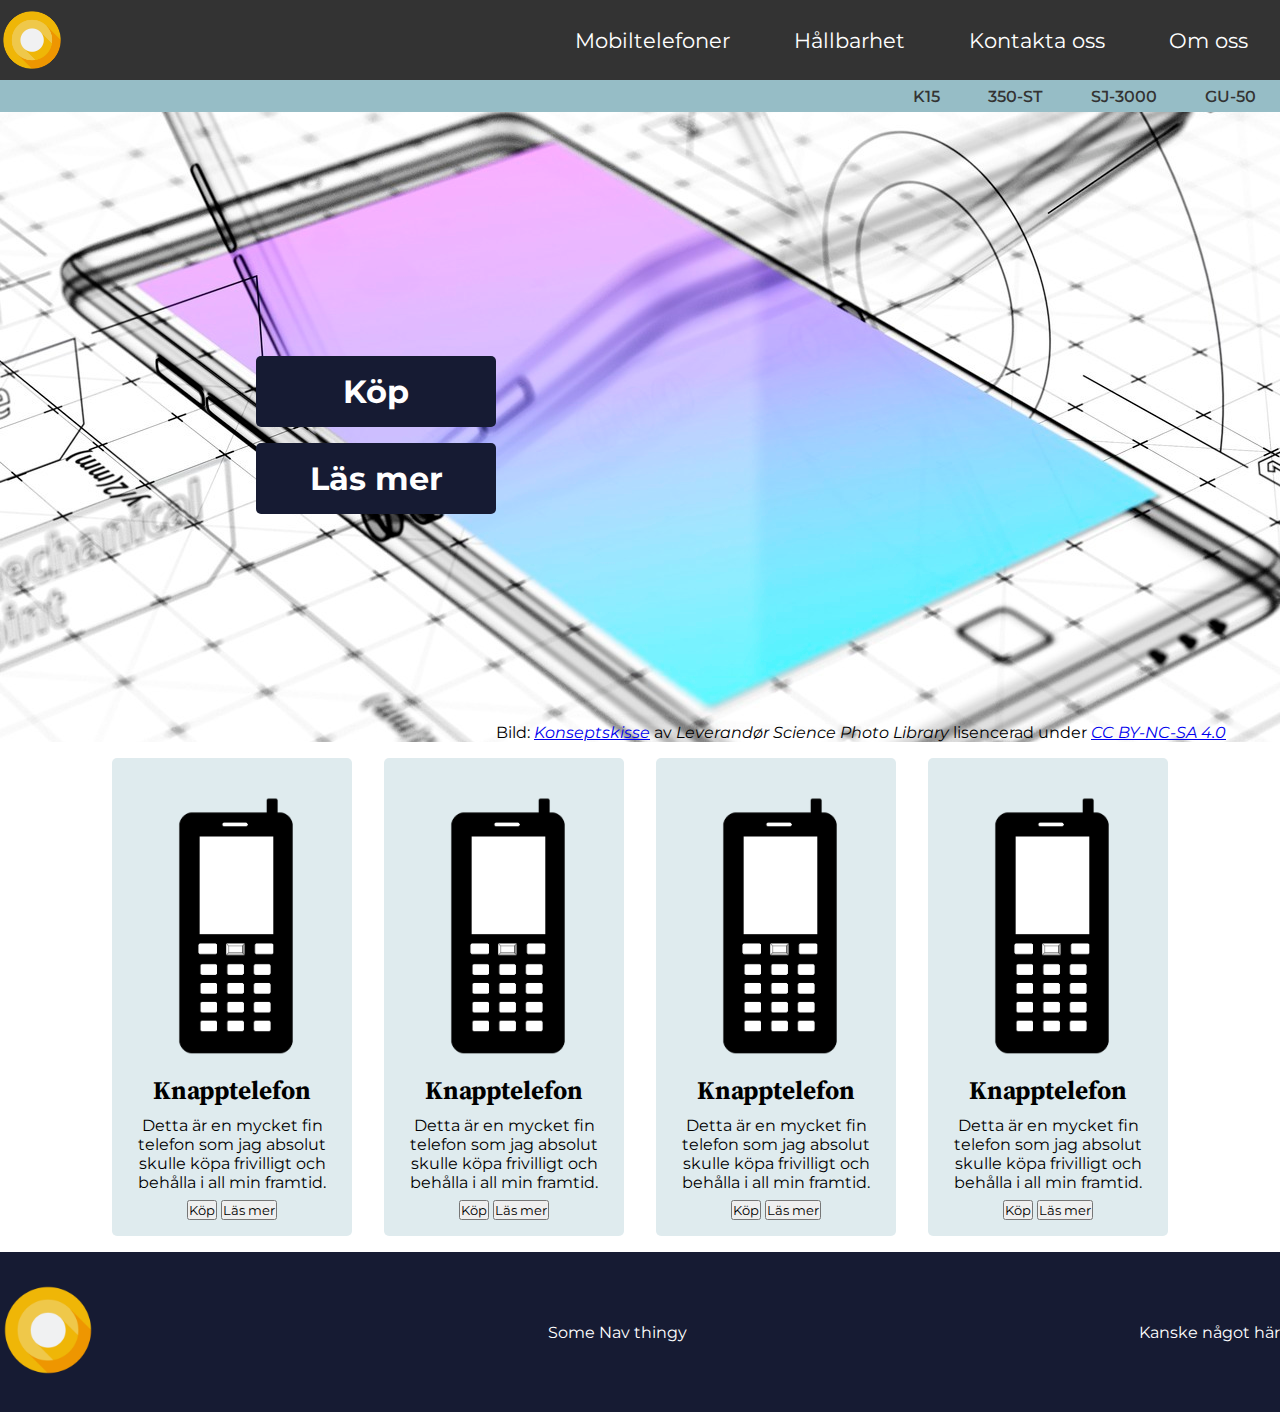
==== index.html @ 3cfc1fee "Lade till lite mer på startsidan samt la till mer style på hållbarhet" ====
<!DOCTYPE html>
<html lang="en">
<head>
    <meta charset="UTF-8">
    <meta http-equiv="X-UA-Compatible" content="IE=edge">
    <meta name="viewport" content="width=device-width, initial-scale=1.0">
    <link rel="stylesheet" href="style.css">
    <link rel="icon" href="img/loading-circle.png">
    <title>Smartphones, The Company</title>
</head>
<body>
    <nav class="topnav">
        <div class="img-container">
            <a href="index.html"><img src="img/loading-circle.png" alt="Company Logo"></a>
        </div>
        <div class="navlinks">
            <a href="#">Mobiltelefoner</a><a href="hallbarhet.html">Hållbarhet</a><a href="#">Kontakta oss</a><a href="#">Om oss</a>
        </div>
    </nav>
    <nav class="subnav">
        <a href="#">K15</a><a href="#">350-ST</a><a href="#">SJ-3000</a><a href="#">GU-50</a>
    </nav>

    <section class="introduction">
        <div class="buttons">
            <button>Köp</button>
            <button>Läs mer</button>
        </div>
        <div class="img-credits">
            Bild: <i><a href="https://ndla.no/subject:7509b507-548d-48e1-bef3-a06758e4820c/topic:c967c75a-c247-472e-a491-9490e97c2510/topic:0d4a61ce-5dad-4142-9333-368c56117f2b/resource:1:161906">Konseptskisse</a></i> av <i>Leverandør Science Photo Library</i> lisencerad under <i><a href="https://creativecommons.org/licenses/by-nc-sa/4.0/deed.en">CC BY-NC-SA 4.0</a></i>
        </div>
    </section>

    <section class="phones-index">
        <article class="phone">
            <div class="img-container">
                <img src="img/knapptelefon.png" alt="Super fin telefon">
            </div>
            <h2>Knapptelefon</h2>
            <p>
                Detta är en mycket fin telefon som jag absolut skulle köpa frivilligt och behålla i all min framtid.
            </p>
            <div class="buttons">
                <button>Köp</button>
                <button>Läs mer</button>
            </div>
        </article>
        <article class="phone">
            <div class="img-container">
                <img src="img/knapptelefon.png" alt="Super fin telefon">
            </div>
            <h2>Knapptelefon</h2>
            <p>
                Detta är en mycket fin telefon som jag absolut skulle köpa frivilligt och behålla i all min framtid.
            </p>
            <div class="buttons">
                <button>Köp</button>
                <button>Läs mer</button>
            </div>
        </article>
        <article class="phone">
            <div class="img-container">
                <img src="img/knapptelefon.png" alt="Super fin telefon">
            </div>
            <h2>Knapptelefon</h2>
            <p>
                Detta är en mycket fin telefon som jag absolut skulle köpa frivilligt och behålla i all min framtid.
            </p>
            <div class="buttons">
                <button>Köp</button>
                <button>Läs mer</button>
            </div>
        </article>
        <article class="phone">
            <div class="img-container">
                <img src="img/knapptelefon.png" alt="Super fin telefon">
            </div>
            <h2>Knapptelefon</h2>
            <p>
                Detta är en mycket fin telefon som jag absolut skulle köpa frivilligt och behålla i all min framtid.
            </p>
            <div class="buttons">
                <button>Köp</button>
                <button>Läs mer</button>
            </div>
        </article>
    </section>
    
    <footer>
        <div class="img-container"><img src="img/loading-circle.png" alt="Site Logo"></div>
        <div>Some Nav thingy</div>
        <div>Kanske något här</div>
    </footer>
</body>
</html>
---- style.css ----
@import url('https://fonts.googleapis.com/css2?family=Montserrat&family=Source+Serif+Pro&display=swap');

/* Fonts
* font-family: 'Montserrat', sans-serif;
* font-family: 'Source Serif Pro', serif;
*/

*{
    margin: 0;
    padding: 0;
    box-sizing: border-box;
    font-family: 'Montserrat', sans-serif;
}

/* Generell kod */

html{
    scroll-behavior: smooth;
}

:root{
    --primary-color: #96bdc6;
    --primary-color-rgb: 149, 189, 198;

    --secondary-color: #161b33;
    --extra-color: #81968f;
    
    --main-text-color: #333333;
    --main-text-color-light: #fff;

    --base-border-rad: 5px;
}

.img-container img{
    width: 100%;
}

button{
    cursor: pointer;
}

h1, h2, h3, h4, h5, h6{
    font-family: 'Source Serif Pro', serif;
}

/* Navbar */
.topnav{
    display: flex;
    justify-content: space-between;
    align-items: center;

    height: 5rem;
    
    background: var(--main-text-color);
}

.topnav .img-container{
    width: 4rem;
    height: 4rem;
}

.topnav > .navlinks a{
    text-decoration: none;
    padding: 2rem;
    color: var(--main-text-color-light);
    font-size: 1.3rem;

    transition: background 0.1s linear;
}

.topnav > .navlinks a:hover{
    background: var(--primary-color);
}

/* Subnav */
.subnav{
    display: flex;
    justify-content: flex-end;
    align-items: center;
    
    background: var(--primary-color);
    height: 2rem;
}

.subnav a{
    text-decoration: none;
    color: var(--main-text-color);
    margin: 0 1.5rem;
    font-weight: 550;
}

/* Introduktion */
.introduction{
    background-image: url(img/smartphone-conceptdrawing.jpg);
    background-position: center;
    background-attachment: fixed;

    display: flex;
    align-items: center;
    
    width: 100vw;
    height: 70vh;
    max-width: 100%;
}

.introduction .buttons{
    display: flex;
    flex-direction: column;

    margin-left: 20%;
}

.introduction button{
    border: none;
    background: var(--secondary-color);
    padding: 1rem;
    border-radius: var(--base-border-rad);
    color: var(--main-text-color-light);
    width: 15rem;
    font-weight: 700;
    font-size: 2rem;
    margin-top: 1rem;

    transition: background 0.1s linear;
}

.introduction button:hover{
    background: var(--primary-color);
}

.introduction .img-credits{
    align-self: flex-end;
    justify-self: flex-end;
}

/* Phone index */
.phones-index{
    display: flex;
    justify-content: center;
    flex-wrap: wrap;
    
    background: var(--main-text-color-light);
}

.phones-index .phone{
    display: flex;
    flex-direction: column;
    align-items: center;

    margin: 1rem;
    width: 15rem;
    padding: 1rem;
    border-radius: var(--base-border-rad);
    background: rgba(var(--primary-color-rgb), 0.3);
}

.phones-index .phone h2{
    font-size: 1.6rem;
}

.phones-index .phone p{
    text-align: center;
    margin-top: 0.5rem;
    font-size: 1rem;
}

.phones-index .phone .buttons{
    margin-top: 0.5rem;
}



/* Hållbarhet */
.hallbarhet-main{
    display: flex;

    max-width: 75rem;
    margin: auto;
    margin-top: 2rem;
    margin-bottom: 2rem;
    font-size: 1.2rem;
}

.hallbarhet-main .main-content .tree-n-text{
    display: flex;
    align-items: center;
}
.hallbarhet-main .tree-n-text > :first-child{
    flex: 1 1;
}
.hallbarhet-main .tree-n-text .img-container{
    max-width: 20rem;
}

.hallbarhet-main aside{
    flex: 0 0 20rem;
}

.hallbarhet-main aside > *{
    margin: 0.5rem 0;
    padding: 1rem;

    transition: background 0.1s linear;
}

.hallbarhet-main aside > *:hover{
    background: rgb(216, 216, 216);
}

.hallbarhet-main .main-content{
    display: flex;
    flex-direction: column;
    flex: 1 1;
    
    padding-left: 1rem;
}

.hallbarhet-main .main-content article h1{
    font-size: 1.6rem;
    margin-top: 1rem;
}

.hallbarhet-main .main-content > :first-child{
    display: flex;
    align-items: center;

    margin-top: 2rem;

    height: 6rem;
    order: 2;
}


.hallbarhet-main .main-content > :nth-child(2){
    flex: 1 1;

}

.hallbarhet-main .main-content > :first-child > :first-child{
    max-width: 10rem;
    text-align: center;
}

.hallbarhet-main .main-content > :first-child p{
    flex: 1 1;

    padding-left: 1rem;
    margin-left: 1rem;
    border-left: 1px solid black;
}


.hallbarhet-main .main-content > :nth-child(2) p{
    margin-bottom: 1rem;
}

/* Footer */
footer{
    display: flex;
    justify-content: space-between;
    align-items: center;
    
    width: 100vw;
    max-width: 100%;
    height: 10rem;

    color: var(--main-text-color-light); 
    background: var(--secondary-color);
}

footer > :first-child{
    width: 6rem;
}
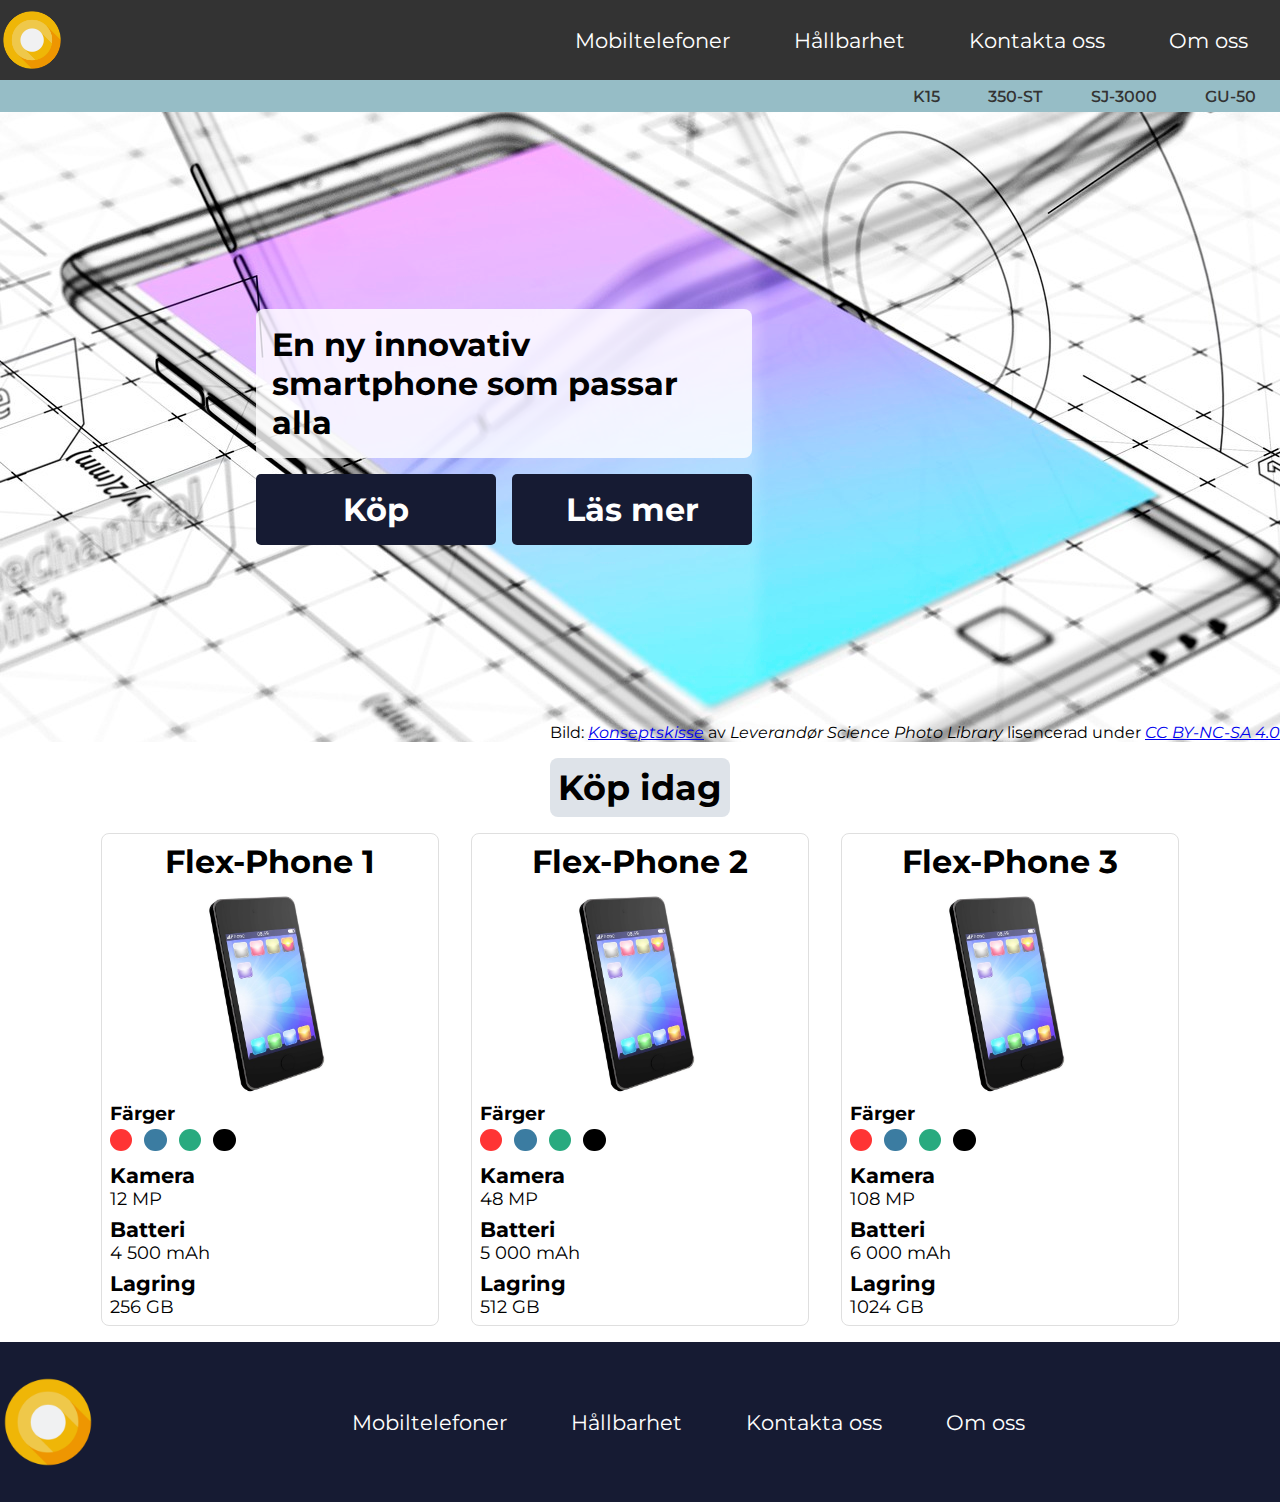
==== commit c03c9aa3: "Fixade till index sidan, mobil-anpassade index sidan" ====
--- a/index.html
+++ b/index.html
@@ -16,80 +16,116 @@
         <div class="navlinks">
             <a href="#">Mobiltelefoner</a><a href="hallbarhet.html">Hållbarhet</a><a href="#">Kontakta oss</a><a href="#">Om oss</a>
         </div>
+        <div class="navlinks navlinks-mobile">
+            <a href="#">Mobiltelefoner</a><a href="#">Mer</a>
+        </div>
     </nav>
     <nav class="subnav">
         <a href="#">K15</a><a href="#">350-ST</a><a href="#">SJ-3000</a><a href="#">GU-50</a>
     </nav>
 
     <section class="introduction">
-        <div class="buttons">
-            <button>Köp</button>
-            <button>Läs mer</button>
+        <div class="prompt">
+            <div class="text">
+                En ny innovativ smartphone som passar alla
+            </div>
+            <div class="buttons">
+                <button>Köp</button>
+                <button>Läs mer</button>
+            </div>
         </div>
         <div class="img-credits">
             Bild: <i><a href="https://ndla.no/subject:7509b507-548d-48e1-bef3-a06758e4820c/topic:c967c75a-c247-472e-a491-9490e97c2510/topic:0d4a61ce-5dad-4142-9333-368c56117f2b/resource:1:161906">Konseptskisse</a></i> av <i>Leverandør Science Photo Library</i> lisencerad under <i><a href="https://creativecommons.org/licenses/by-nc-sa/4.0/deed.en">CC BY-NC-SA 4.0</a></i>
         </div>
     </section>
 
+    <div class="phones-index-header">
+        <h1>Köp idag</h1>
+    </div>
     <section class="phones-index">
         <article class="phone">
+            <h2>Flex-Phone 1</h2>
             <div class="img-container">
-                <img src="img/knapptelefon.png" alt="Super fin telefon">
+                <img src="img/smartphone.jpg" alt="Köpvara - Smarttelefon">
             </div>
-            <h2>Knapptelefon</h2>
-            <p>
-                Detta är en mycket fin telefon som jag absolut skulle köpa frivilligt och behålla i all min framtid.
-            </p>
-            <div class="buttons">
-                <button>Köp</button>
-                <button>Läs mer</button>
+            <h3>Färger</h3>
+            <div class="colors">
+                <span></span>
+                <span></span>
+                <span></span>
+                <span></span>
+            </div>
+            <div class="spec-pair">
+                <h3>Kamera</h3>
+                <p>12 MP</p>
+            </div>
+            <div class="spec-pair">
+                <h3>Batteri</h3>
+                <p>4 500 mAh</p>
+            </div>
+            <div class="spec-pair">
+                <h3>Lagring</h3>
+                <p>256 GB</p>
             </div>
         </article>
         <article class="phone">
+            <h2>Flex-Phone 2</h2>
             <div class="img-container">
-                <img src="img/knapptelefon.png" alt="Super fin telefon">
+                <img src="img/smartphone.jpg" alt="Köpvara - Smarttelefon">
             </div>
-            <h2>Knapptelefon</h2>
-            <p>
-                Detta är en mycket fin telefon som jag absolut skulle köpa frivilligt och behålla i all min framtid.
-            </p>
-            <div class="buttons">
-                <button>Köp</button>
-                <button>Läs mer</button>
+            <h3>Färger</h3>
+            <div class="colors">
+                <span></span>
+                <span></span>
+                <span></span>
+                <span></span>
+            </div>
+            <div class="spec-pair">
+                <h3>Kamera</h3>
+                <p>48 MP</p>
+            </div>
+            <div class="spec-pair">
+                <h3>Batteri</h3>
+                <p>5 000 mAh</p>
+            </div>
+            <div class="spec-pair">
+                <h3>Lagring</h3>
+                <p>512 GB</p>
             </div>
         </article>
         <article class="phone">
+            <h2>Flex-Phone 3</h2>
             <div class="img-container">
-                <img src="img/knapptelefon.png" alt="Super fin telefon">
+                <img src="img/smartphone.jpg" alt="Köpvara - Smarttelefon">
             </div>
-            <h2>Knapptelefon</h2>
-            <p>
-                Detta är en mycket fin telefon som jag absolut skulle köpa frivilligt och behålla i all min framtid.
-            </p>
-            <div class="buttons">
-                <button>Köp</button>
-                <button>Läs mer</button>
+            <h3>Färger</h3>
+            <div class="colors">
+                <span></span>
+                <span></span>
+                <span></span>
+                <span></span>
             </div>
-        </article>
-        <article class="phone">
-            <div class="img-container">
-                <img src="img/knapptelefon.png" alt="Super fin telefon">
+            <div class="spec-pair">
+                <h3>Kamera</h3>
+                <p>108 MP</p>
             </div>
-            <h2>Knapptelefon</h2>
-            <p>
-                Detta är en mycket fin telefon som jag absolut skulle köpa frivilligt och behålla i all min framtid.
-            </p>
-            <div class="buttons">
-                <button>Köp</button>
-                <button>Läs mer</button>
+            <div class="spec-pair">
+                <h3>Batteri</h3>
+                <p>6 000 mAh</p>
+            </div>
+            <div class="spec-pair">
+                <h3>Lagring</h3>
+                <p>1024 GB</p>
             </div>
         </article>
     </section>
     
     <footer>
         <div class="img-container"><img src="img/loading-circle.png" alt="Site Logo"></div>
-        <div>Some Nav thingy</div>
-        <div>Kanske något här</div>
+        <div class="navlinks">
+            <a href="#">Mobiltelefoner</a><a href="hallbarhet.html">Hållbarhet</a><a href="#">Kontakta oss</a><a href="#">Om oss</a>
+        </div>
+        <div></div>
     </footer>
 </body>
 </html>--- a/style.css
+++ b/style.css
@@ -32,6 +32,10 @@
 }
 
 .img-container img{
+    display: flex;
+    justify-content: center;
+    align-items: center;
+    
     width: 100%;
 }
 
@@ -39,11 +43,16 @@
     cursor: pointer;
 }
 
-h1, h2, h3, h4, h5, h6{
+/*! Fundera över header fonten */
+/* h1, h2, h3, h4, h5, h6{
     font-family: 'Source Serif Pro', serif;
-}
+} */
 
 /* Navbar */
+.topnav .navlinks-mobile{
+    display: none;
+}
+
 .topnav{
     display: flex;
     justify-content: space-between;
@@ -59,7 +68,7 @@
     height: 4rem;
 }
 
-.topnav > .navlinks a{
+.topnav > .navlinks a, footer .navlinks a{
     text-decoration: none;
     padding: 2rem;
     color: var(--main-text-color-light);
@@ -70,6 +79,14 @@
 
 .topnav > .navlinks a:hover{
     background: var(--primary-color);
+}
+
+.topnav .navlinks-mobile a{
+    display: none;
+    
+    margin: 0;
+    padding: 0;
+    font-size: 1.3rem;
 }
 
 /* Subnav */
@@ -97,17 +114,31 @@
 
     display: flex;
     align-items: center;
+    position: relative;
     
     width: 100vw;
     height: 70vh;
     max-width: 100%;
 }
 
+.introduction .prompt{
+    margin-left: 20%;
+    justify-content: center;
+}
+
+.introduction .prompt .text{
+    font-size: 2rem;
+    max-width: 31rem;
+    font-weight: bold;
+    color: black;
+    background: rgba(255, 255, 255, 0.8);
+    padding: 1rem;
+    border-radius: 0.5rem;
+}
+
 .introduction .buttons{
     display: flex;
-    flex-direction: column;
-
-    margin-left: 20%;
+    margin-top: 1rem;
 }
 
 .introduction button{
@@ -119,7 +150,7 @@
     width: 15rem;
     font-weight: 700;
     font-size: 2rem;
-    margin-top: 1rem;
+    margin-right: 1rem;
 
     transition: background 0.1s linear;
 }
@@ -129,46 +160,93 @@
 }
 
 .introduction .img-credits{
-    align-self: flex-end;
-    justify-self: flex-end;
+    position: absolute;
+    bottom: 0;
+    right: 0;
 }
 
 /* Phone index */
+.phones-index-header{
+    display: flex;
+    justify-content: center;
+    margin-top: 1rem;
+}
+
+.phones-index-header h1{
+    font-size: 2.2rem;
+    
+    border-radius: 0.5rem;    
+    background: rgb(222, 227, 233);
+    padding: 0.5rem;
+}
+
 .phones-index{
     display: flex;
     justify-content: center;
     flex-wrap: wrap;
-    
-    background: var(--main-text-color-light);
-}
-
-.phones-index .phone{
-    display: flex;
-    flex-direction: column;
-    align-items: center;
-
+}
+
+.phones-index .phone{    
+    border: solid 1px #dfdfdf;
+    padding: 0.5rem;
+    border-radius: 0.5rem;
     margin: 1rem;
-    width: 15rem;
-    padding: 1rem;
-    border-radius: var(--base-border-rad);
-    background: rgba(var(--primary-color-rgb), 0.3);
-}
-
-.phones-index .phone h2{
-    font-size: 1.6rem;
-}
-
-.phones-index .phone p{
+}
+
+.phones-index .phone > :first-child{
     text-align: center;
+    margin-bottom: 0.5rem;
+    font-size: 2rem;
+}
+
+.phones-index .phone .img-container{
+    width: 20rem;
+}
+
+.phones-index .phone .colors{
+    margin-top: 0.2rem;
+}
+
+.phones-index .phone .colors > *{
+    height: 1.4rem;
+    width: 1.4rem;
+    border-radius: 50%;
+    margin-right: 0.5rem;
+
+    display: inline-block;
+}
+
+.phones-index .phone .colors > *:hover{
+    border: solid black 2px;
+}
+
+.phones-index .phone .colors > :nth-child(1){
+    background: rgb(255, 52, 52);
+}
+
+.phones-index .phone .colors > :nth-child(2){
+    background: rgb(59, 124, 161);
+}
+
+.phones-index .phone .colors > :nth-child(3){
+    background: rgb(41, 170, 127);
+}
+
+.phones-index .phone .colors > :nth-child(4){
+    background: rgb(0, 0, 0);
+}
+
+.phones-index .phone .spec-pair{
     margin-top: 0.5rem;
-    font-size: 1rem;
-}
-
-.phones-index .phone .buttons{
-    margin-top: 0.5rem;
-}
-
-
+}
+
+.phones-index .phone .spec-pair h3{
+    font-size: 1.3rem;
+}
+
+.phones-index .phone .spec-pair p{
+    font-size: 1.1rem;
+}
 
 /* Hållbarhet */
 .hallbarhet-main{
@@ -262,7 +340,7 @@
     
     width: 100vw;
     max-width: 100%;
-    height: 10rem;
+    min-height: 10rem;
 
     color: var(--main-text-color-light); 
     background: var(--secondary-color);
@@ -270,4 +348,73 @@
 
 footer > :first-child{
     width: 6rem;
+}
+
+/* Media */
+@media(max-width: 768px){
+    /* Nav */
+    .topnav{
+        justify-content: space-between;
+        align-items: center;
+        height: 6rem;
+    }
+    
+    .topnav .img-container{
+        width: 5rem;
+        height: 5rem;
+    }
+
+    .topnav > *:not(.img-container){
+        display: none;
+        flex-direction: column;
+    }
+
+    .topnav .navlinks-mobile{
+        display: block;
+    }
+
+    .topnav .navlinks-mobile a{
+        display: inline-block;
+        
+        margin-right: 0.5rem;
+        padding: 0.5rem;
+    }
+
+    /* Intro */
+    .introduction{
+        justify-content: center;
+    }
+
+    .introduction .prompt{
+        margin: 0;
+        max-width: 80vw;
+    }
+
+    .introduction .buttons{
+        flex-direction: column;
+        align-items: center;
+    }
+
+    .introduction .buttons button{
+        margin-top: 1rem;
+    }
+
+    /* Footer */
+    footer{
+        padding-top: 1rem;
+        flex-direction: column;
+    }
+
+    footer .navlinks{
+        display: flex;
+        flex-direction: column;
+        align-items: center;
+    }
+
+    footer .navlinks a{
+        text-align: center;
+        margin-top: 0;
+        padding: 0.7rem;
+        font-size: 1.3rem;
+    }
 }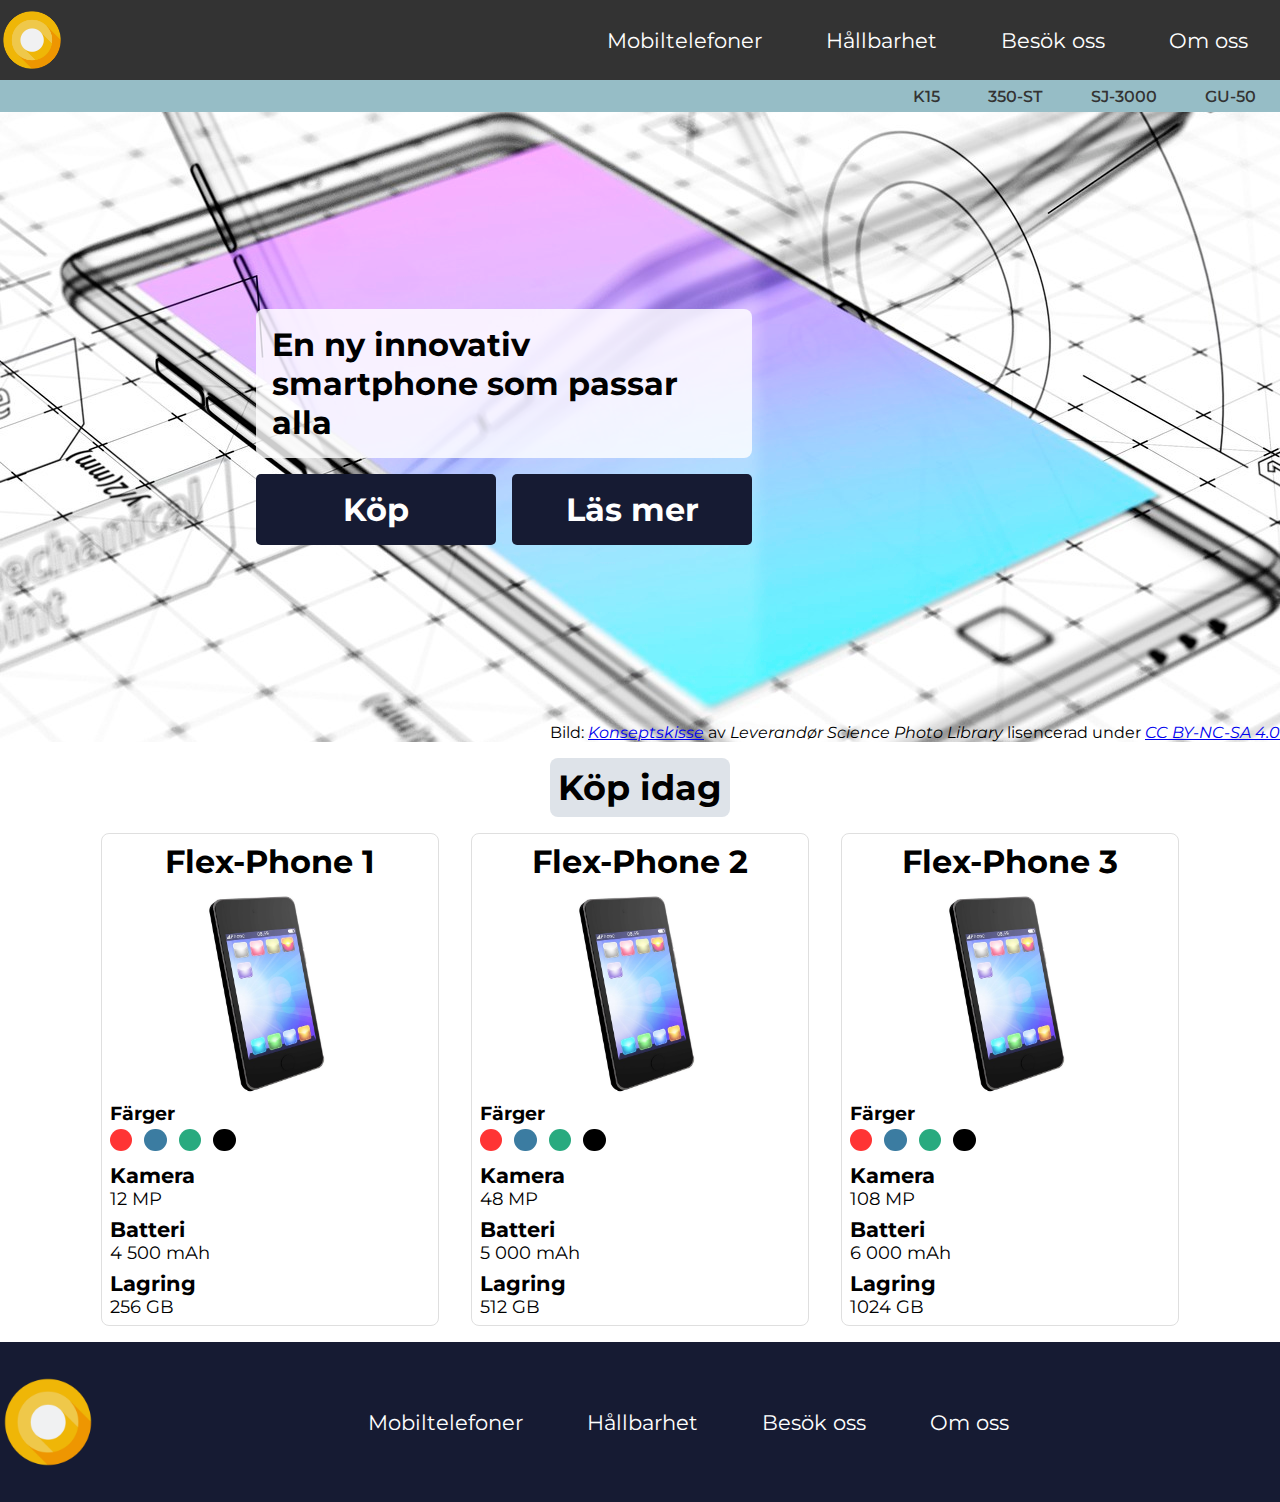
==== commit e7eba12f: "Mobil-anpassade about" ====
--- a/index.html
+++ b/index.html
@@ -14,7 +14,7 @@
             <a href="index.html"><img src="img/loading-circle.png" alt="Company Logo"></a>
         </div>
         <div class="navlinks">
-            <a href="#">Mobiltelefoner</a><a href="hallbarhet.html">Hållbarhet</a><a href="#">Kontakta oss</a><a href="#">Om oss</a>
+            <a href="#">Mobiltelefoner</a><a href="hallbarhet.html">Hållbarhet</a><a href="#">Besök oss</a><a href="#">Om oss</a>
         </div>
         <div class="navlinks navlinks-mobile">
             <a href="#">Mobiltelefoner</a><a href="#">Mer</a>
@@ -123,7 +123,7 @@
     <footer>
         <div class="img-container"><img src="img/loading-circle.png" alt="Site Logo"></div>
         <div class="navlinks">
-            <a href="#">Mobiltelefoner</a><a href="hallbarhet.html">Hållbarhet</a><a href="#">Kontakta oss</a><a href="#">Om oss</a>
+            <a href="#">Mobiltelefoner</a><a href="hallbarhet.html">Hållbarhet</a><a href="#">Besök oss</a><a href="#">Om oss</a>
         </div>
         <div></div>
     </footer>
--- a/style.css
+++ b/style.css
@@ -332,6 +332,48 @@
     margin-bottom: 1rem;
 }
 
+/* About */
+.header-about{
+    display: flex;
+    justify-content: center;
+    align-items: center;
+}
+
+.header-about h1{
+    margin-top: 1rem;
+    font-size: 3rem;
+}
+
+.main-about{
+    max-width: 70rem;
+    margin: auto;
+}
+
+.main-about section{
+    display: flex;
+    align-items: center;
+    margin-bottom: 2rem;
+}
+
+.main-about > *:not(:last-child){
+    margin-bottom: 1.5rem;
+    padding-bottom: 1.5rem;
+    border-bottom: solid 2px #dfdfdf;
+}
+
+.main-about > :nth-child(even) > .about{
+    order: -12;
+}
+
+.main-about section .img-container{
+    max-width: 33rem;
+}
+
+.main-about section .about{
+    flex: 1 1;
+    padding: 1rem 2rem;
+}
+
 /* Footer */
 footer{
     display: flex;
@@ -399,6 +441,16 @@
         margin-top: 1rem;
     }
 
+    /* About */
+    .main-about section{
+        flex-direction: column;
+        justify-content: center;
+    }
+
+    .main-about section .about.about{
+        order: 12;
+    }
+
     /* Footer */
     footer{
         padding-top: 1rem;
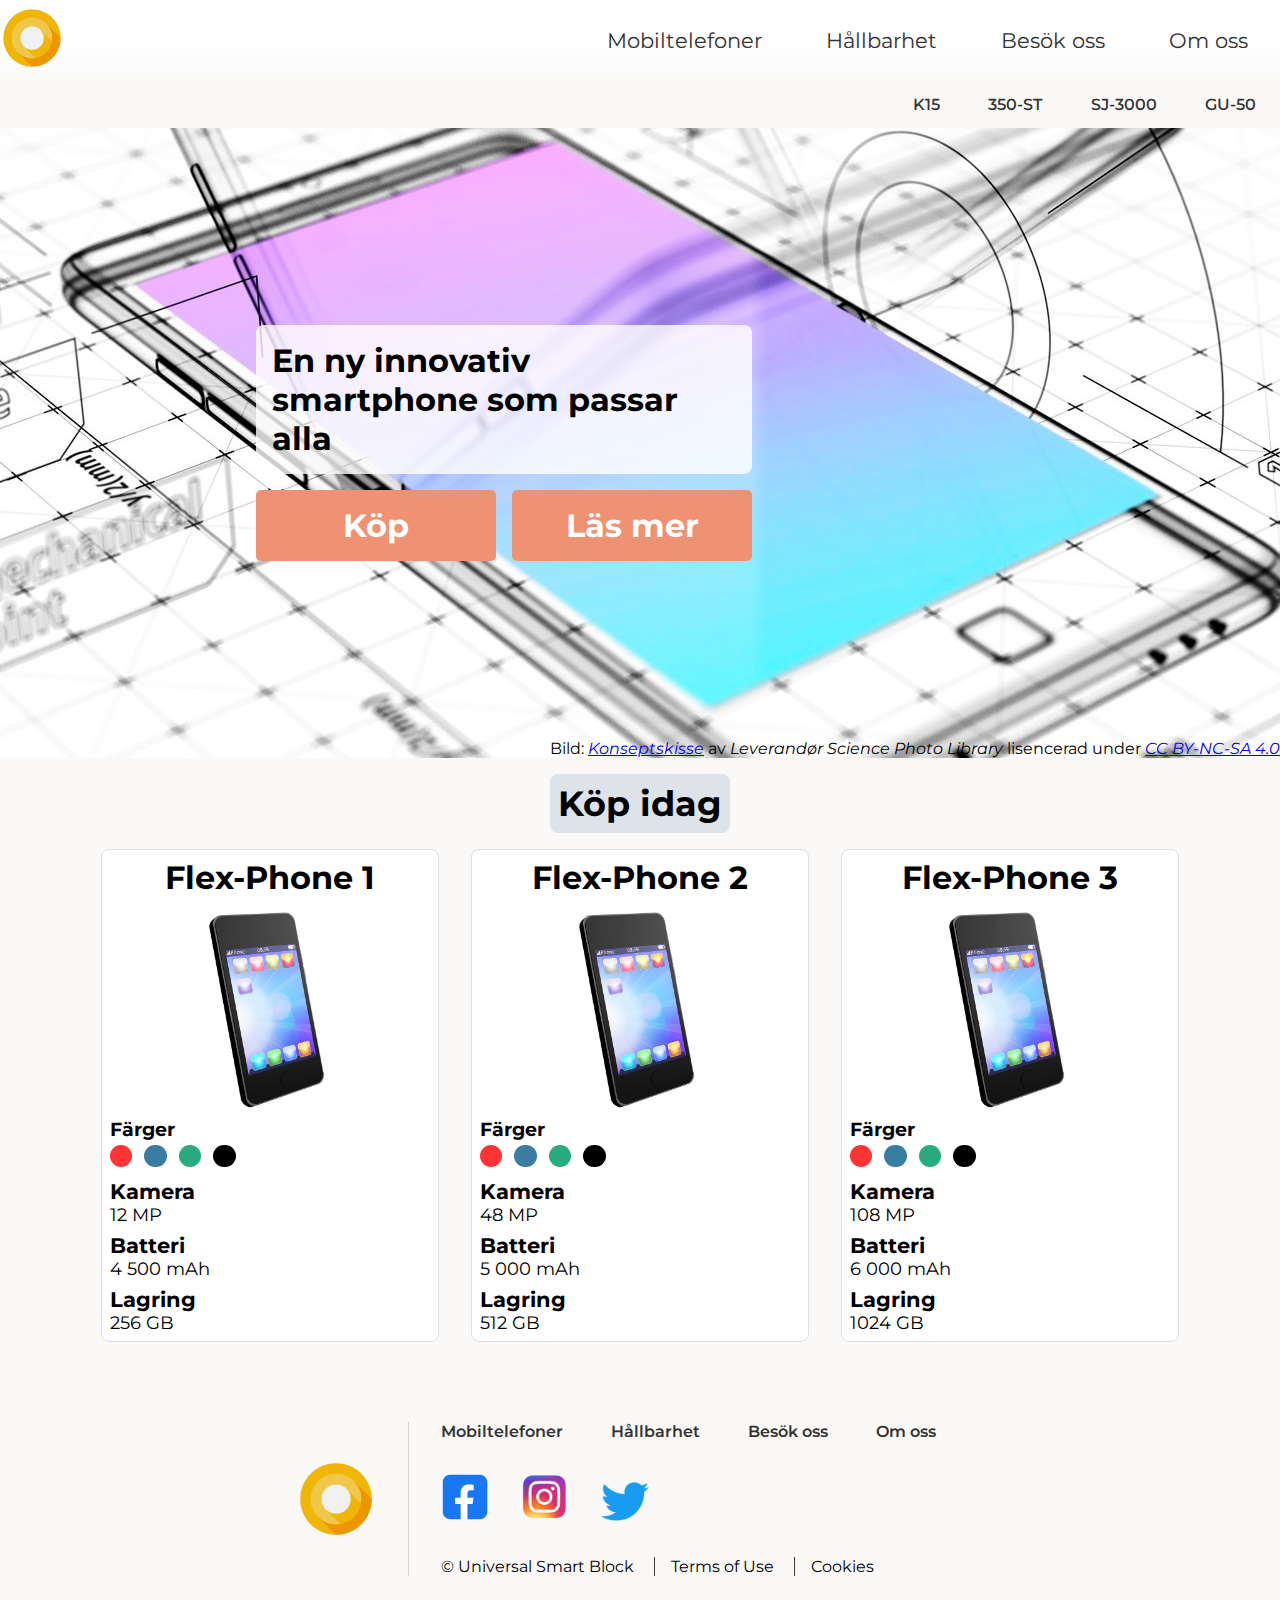
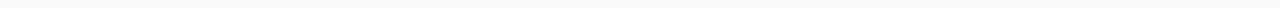
==== commit ad102e79: "Updaterade navbar, footer samt färg-tema" ====
--- a/index.html
+++ b/index.html
@@ -6,7 +6,7 @@
     <meta name="viewport" content="width=device-width, initial-scale=1.0">
     <link rel="stylesheet" href="style.css">
     <link rel="icon" href="img/loading-circle.png">
-    <title>Smartphones, The Company</title>
+    <title>USB - Home</title>
 </head>
 <body>
     <nav class="topnav">
@@ -121,11 +121,24 @@
     </section>
     
     <footer>
-        <div class="img-container"><img src="img/loading-circle.png" alt="Site Logo"></div>
-        <div class="navlinks">
-            <a href="#">Mobiltelefoner</a><a href="hallbarhet.html">Hållbarhet</a><a href="#">Besök oss</a><a href="#">Om oss</a>
+        <div>
+            <div class="img-container" onclick="window.location = 'index.html'">
+                <img src="img/loading-circle.png" alt="Logga">
+            </div>
+            <div class="info">
+                <div class="top">
+                    <a href="#">Mobiltelefoner</a><a href="hallbarhet.html">Hållbarhet</a><a href="#">Besök oss</a><a href="#">Om oss</a>
+                </div>
+                <div class="social">
+                    <img src="img/social/facebook.png" alt="Facebook"><img src="img/social/instagram.png" alt="Instagram"><img src="img/social/twitter.png" alt="Twitter">
+                </div>
+                <div class="disclaims">
+                    <span>&copy Universal Smart Block</span>
+                    <span>Terms of Use</span>
+                    <span>Cookies</span>
+                </div>
+            </div>
         </div>
-        <div></div>
     </footer>
 </body>
 </html>--- a/style.css
+++ b/style.css
@@ -18,11 +18,15 @@
     scroll-behavior: smooth;
 }
 
+body{
+    background: var(--primary-color);
+}
+
 :root{
-    --primary-color: #96bdc6;
-    --primary-color-rgb: 149, 189, 198;
-
-    --secondary-color: #161b33;
+    --primary-color: rgb(250, 249, 248);
+    --primary-color-rgb: 250, 249, 248;
+
+    --secondary-color:#ef9273;
     --extra-color: #81968f;
     
     --main-text-color: #333333;
@@ -31,11 +35,13 @@
     --base-border-rad: 5px;
 }
 
+.img-container{
+    display: flex;
+    justify-content: center;
+    align-items: center;
+}
+
 .img-container img{
-    display: flex;
-    justify-content: center;
-    align-items: center;
-    
     width: 100%;
 }
 
@@ -59,8 +65,7 @@
     align-items: center;
 
     height: 5rem;
-    
-    background: var(--main-text-color);
+    background: linear-gradient(to bottom, #fff, #fff, var(--primary-color));
 }
 
 .topnav .img-container{
@@ -71,14 +76,15 @@
 .topnav > .navlinks a, footer .navlinks a{
     text-decoration: none;
     padding: 2rem;
-    color: var(--main-text-color-light);
+    color: var(--main-text-color);
     font-size: 1.3rem;
 
-    transition: background 0.1s linear;
+    transition: font-weight 0.1s linear, background 0.1s linear;
 }
 
 .topnav > .navlinks a:hover{
-    background: var(--primary-color);
+    font-weight: bold;
+    background: rgb(230, 230, 230);
 }
 
 .topnav .navlinks-mobile a{
@@ -96,7 +102,7 @@
     align-items: center;
     
     background: var(--primary-color);
-    height: 2rem;
+    height: 3rem;
 }
 
 .subnav a{
@@ -188,6 +194,7 @@
 
 .phones-index .phone{    
     border: solid 1px #dfdfdf;
+    background: #fff;
     padding: 0.5rem;
     border-radius: 0.5rem;
     margin: 1rem;
@@ -200,7 +207,7 @@
 }
 
 .phones-index .phone .img-container{
-    width: 20rem;
+    max-width: 20rem;
 }
 
 .phones-index .phone .colors{
@@ -374,22 +381,105 @@
     padding: 1rem 2rem;
 }
 
+/* Visit */
+.visit-body{
+    background: rgb(245, 248, 255);
+}
+
+.visit-main{
+    max-width: 60rem;
+    margin: auto;
+}
+
+.visit-main .ads{
+    margin-top: 2rem;
+}
+
+.ads .ad{
+    display: flex;
+    height: 20rem;
+}
+
+.ads .ad .right{
+    flex: 1 1;
+    padding: 2rem;
+    background: white;
+    
+    display: flex;
+    flex-direction: column;
+}
+
+.ads .ad > :first-child{
+    width: 24rem;
+    height: inherit;
+}
+
+.ads .ad > :first-child img{
+    object-fit: cover;
+    width: inherit;
+    height: inherit;
+}
+
+.ad .right .top{
+    display: flex;
+
+}
+
+.ad .right .top > :first-child{
+    width: 2rem;
+}
+
 /* Footer */
 footer{
     display: flex;
-    justify-content: space-between;
-    align-items: center;
-    
-    width: 100vw;
-    max-width: 100%;
-    min-height: 10rem;
-
-    color: var(--main-text-color-light); 
-    background: var(--secondary-color);
+    justify-content: center;
+    align-items: center;
+
+    margin-top: 2rem;
+    padding: 2rem;
 }
 
 footer > :first-child{
-    width: 6rem;
+    display: flex;
+    
+    max-width: 60rem;
+}
+
+footer > :first-child > :first-child{
+    width: 5rem;
+    cursor: pointer;
+}
+
+footer .info{
+    border-left: solid 1px lightgrey;
+    padding-left: 2rem;
+    margin-left: 2rem;
+
+    flex: 1 1;
+}
+
+footer .top a{
+    text-decoration: none;
+    color: var(--main-text-color);
+    font-weight: 600;
+    margin-right: 3rem;
+}
+
+footer .info .social{
+    padding: 2rem 0;
+}
+
+footer .info .social img{
+    width: 3rem;
+    margin-right: 2rem;
+
+    cursor: pointer;
+}
+
+footer .disclaims span:not(:first-child){
+    border-left: 1px solid rgb(61, 61, 61);
+    padding-left: 1rem;
+    margin-left: 1rem;
 }
 
 /* Media */
@@ -453,20 +543,53 @@
 
     /* Footer */
     footer{
-        padding-top: 1rem;
+        border-top: lightgray 1px solid;
+    }
+
+    footer > :first-child{
         flex-direction: column;
-    }
-
-    footer .navlinks{
+        align-items: center;
+    }
+
+    footer > :first-child > :first-child{
+        width: 7rem;
+    }
+    
+    footer .info{
+        border-left: none;
+        margin-top: 1rem;
+        margin-left: 0;
+        padding-left: 0;
+    }
+
+    footer .top{
+        display: flex;
+        flex-direction: column;
+        justify-content: center;
+        align-items: center;
+    }
+    
+    footer .top a{
+        margin: 1rem;
+    }
+    
+    footer .info .social{
+        display: flex;
+        justify-content: center;
+    }
+
+    footer .disclaims{
         display: flex;
         flex-direction: column;
         align-items: center;
-    }
-
-    footer .navlinks a{
+        justify-content: center;
+    }
+    
+    footer .disclaims > span:not(:first-child){
+        border: none;
+        margin-left: 0;
+        padding-left: 0;
+        margin-top: 1rem;
         text-align: center;
-        margin-top: 0;
-        padding: 0.7rem;
-        font-size: 1.3rem;
     }
 }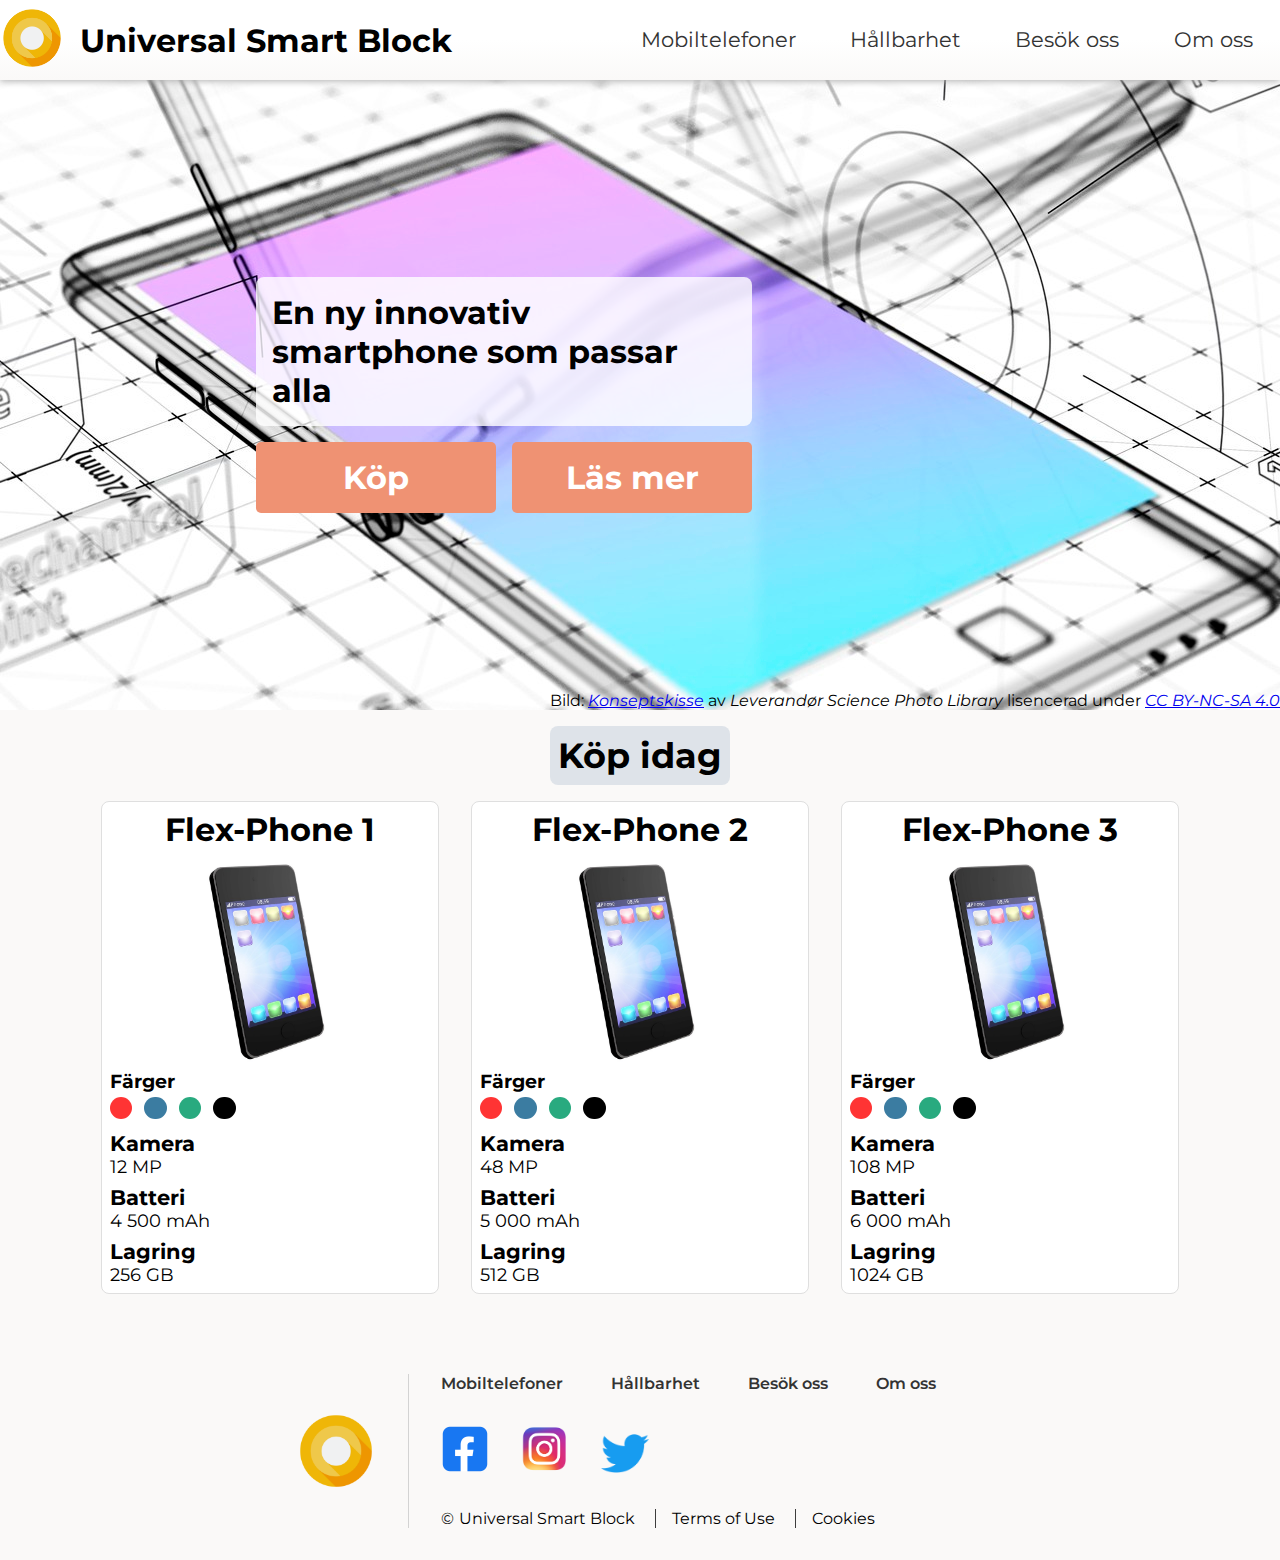
==== commit d3348df6: "Löste box-shadow, putsade till navbaren" ====
--- a/index.html
+++ b/index.html
@@ -10,18 +10,18 @@
 </head>
 <body>
     <nav class="topnav">
-        <div class="img-container">
-            <a href="index.html"><img src="img/loading-circle.png" alt="Company Logo"></a>
+        <div>
+            <div class="img-container">
+                <a href="index.html"><img src="img/loading-circle.png" alt="Company Logo"></a>
+            </div>
+            <h1 id="nav-title">Universal Smart Block</h1>
         </div>
         <div class="navlinks">
-            <a href="#">Mobiltelefoner</a><a href="hallbarhet.html">Hållbarhet</a><a href="#">Besök oss</a><a href="#">Om oss</a>
+            <a href="#">Mobiltelefoner</a><a href="hallbarhet.html">Hållbarhet</a><a href="visit.html">Besök oss</a><a href="about.html">Om oss</a>
         </div>
         <div class="navlinks navlinks-mobile">
-            <a href="#">Mobiltelefoner</a><a href="#">Mer</a>
+            <a href="#">Mobiltelefoner</a><a href="#footer">Mer</a>
         </div>
-    </nav>
-    <nav class="subnav">
-        <a href="#">K15</a><a href="#">350-ST</a><a href="#">SJ-3000</a><a href="#">GU-50</a>
     </nav>
 
     <section class="introduction">
@@ -120,7 +120,7 @@
         </article>
     </section>
     
-    <footer>
+    <footer id="footer">
         <div>
             <div class="img-container" onclick="window.location = 'index.html'">
                 <img src="img/loading-circle.png" alt="Logga">
@@ -133,12 +133,13 @@
                     <img src="img/social/facebook.png" alt="Facebook"><img src="img/social/instagram.png" alt="Instagram"><img src="img/social/twitter.png" alt="Twitter">
                 </div>
                 <div class="disclaims">
-                    <span>&copy Universal Smart Block</span>
+                    <span>Universal Smart Block</span>
                     <span>Terms of Use</span>
                     <span>Cookies</span>
                 </div>
             </div>
         </div>
     </footer>
+    <script src="js/header-control.js"></script>
 </body>
 </html>--- a/style.css
+++ b/style.css
@@ -63,9 +63,22 @@
     display: flex;
     justify-content: space-between;
     align-items: center;
-
+    
+    position: relative;
     height: 5rem;
     background: linear-gradient(to bottom, #fff, #fff, var(--primary-color));
+    box-shadow: 0px 1px 7px rgb(173, 173, 173);
+    z-index: 10;
+}
+
+.topnav > :first-child{
+    display: flex;
+    align-items: center;
+}
+
+.topnav > :first-child h1{
+    margin-left: 1rem;
+    font-size: 2rem;
 }
 
 .topnav .img-container{
@@ -75,7 +88,7 @@
 
 .topnav > .navlinks a, footer .navlinks a{
     text-decoration: none;
-    padding: 2rem;
+    padding: 1.7rem;
     color: var(--main-text-color);
     font-size: 1.3rem;
 
@@ -93,23 +106,6 @@
     margin: 0;
     padding: 0;
     font-size: 1.3rem;
-}
-
-/* Subnav */
-.subnav{
-    display: flex;
-    justify-content: flex-end;
-    align-items: center;
-    
-    background: var(--primary-color);
-    height: 3rem;
-}
-
-.subnav a{
-    text-decoration: none;
-    color: var(--main-text-color);
-    margin: 0 1.5rem;
-    font-weight: 550;
 }
 
 /* Introduktion */
@@ -162,7 +158,7 @@
 }
 
 .introduction button:hover{
-    background: var(--primary-color);
+    background: #fdbca7;
 }
 
 .introduction .img-credits{
@@ -354,6 +350,10 @@
 .main-about{
     max-width: 70rem;
     margin: auto;
+    background: white;
+    padding: 1.5rem;
+    box-sizing: content-box;
+    border-radius: var(--base-border-rad);
 }
 
 .main-about section{
@@ -374,6 +374,10 @@
 
 .main-about section .img-container{
     max-width: 33rem;
+}
+
+.main-about section .img-container img{
+    border-radius: var(--base-border-rad);
 }
 
 .main-about section .about{
@@ -476,6 +480,11 @@
     cursor: pointer;
 }
 
+footer .disclaims > :first-child::before{
+    content: '\00a9';
+    margin-right: 0.3rem;
+}
+
 footer .disclaims span:not(:first-child){
     border-left: 1px solid rgb(61, 61, 61);
     padding-left: 1rem;
@@ -483,6 +492,14 @@
 }
 
 /* Media */
+
+@media(max-width: 900px){
+    .topnav .navlinks.navlinks > *{
+        padding: 0;
+        margin-right: 1.5rem;
+    }
+}
+
 @media(max-width: 768px){
     /* Nav */
     .topnav{
@@ -495,62 +512,62 @@
         width: 5rem;
         height: 5rem;
     }
-
-    .topnav > *:not(.img-container){
+    
+    .topnav > *:not(:first-child){
         display: none;
         flex-direction: column;
     }
-
+    
     .topnav .navlinks-mobile{
         display: block;
     }
-
+    
     .topnav .navlinks-mobile a{
         display: inline-block;
         
         margin-right: 0.5rem;
         padding: 0.5rem;
     }
-
+    
     /* Intro */
     .introduction{
         justify-content: center;
     }
-
+    
     .introduction .prompt{
         margin: 0;
         max-width: 80vw;
     }
-
+    
     .introduction .buttons{
         flex-direction: column;
         align-items: center;
     }
-
+    
     .introduction .buttons button{
         margin-top: 1rem;
     }
-
+    
     /* About */
     .main-about section{
         flex-direction: column;
         justify-content: center;
     }
-
+    
     .main-about section .about.about{
         order: 12;
     }
-
+    
     /* Footer */
     footer{
         border-top: lightgray 1px solid;
     }
-
+    
     footer > :first-child{
         flex-direction: column;
         align-items: center;
     }
-
+    
     footer > :first-child > :first-child{
         width: 7rem;
     }
@@ -561,7 +578,7 @@
         margin-left: 0;
         padding-left: 0;
     }
-
+    
     footer .top{
         display: flex;
         flex-direction: column;
@@ -577,7 +594,7 @@
         display: flex;
         justify-content: center;
     }
-
+    
     footer .disclaims{
         display: flex;
         flex-direction: column;
@@ -592,4 +609,10 @@
         margin-top: 1rem;
         text-align: center;
     }
+}
+
+@media(max-width: 500px){
+    .topnav > :first-child h1{
+        display: none;
+    }
 }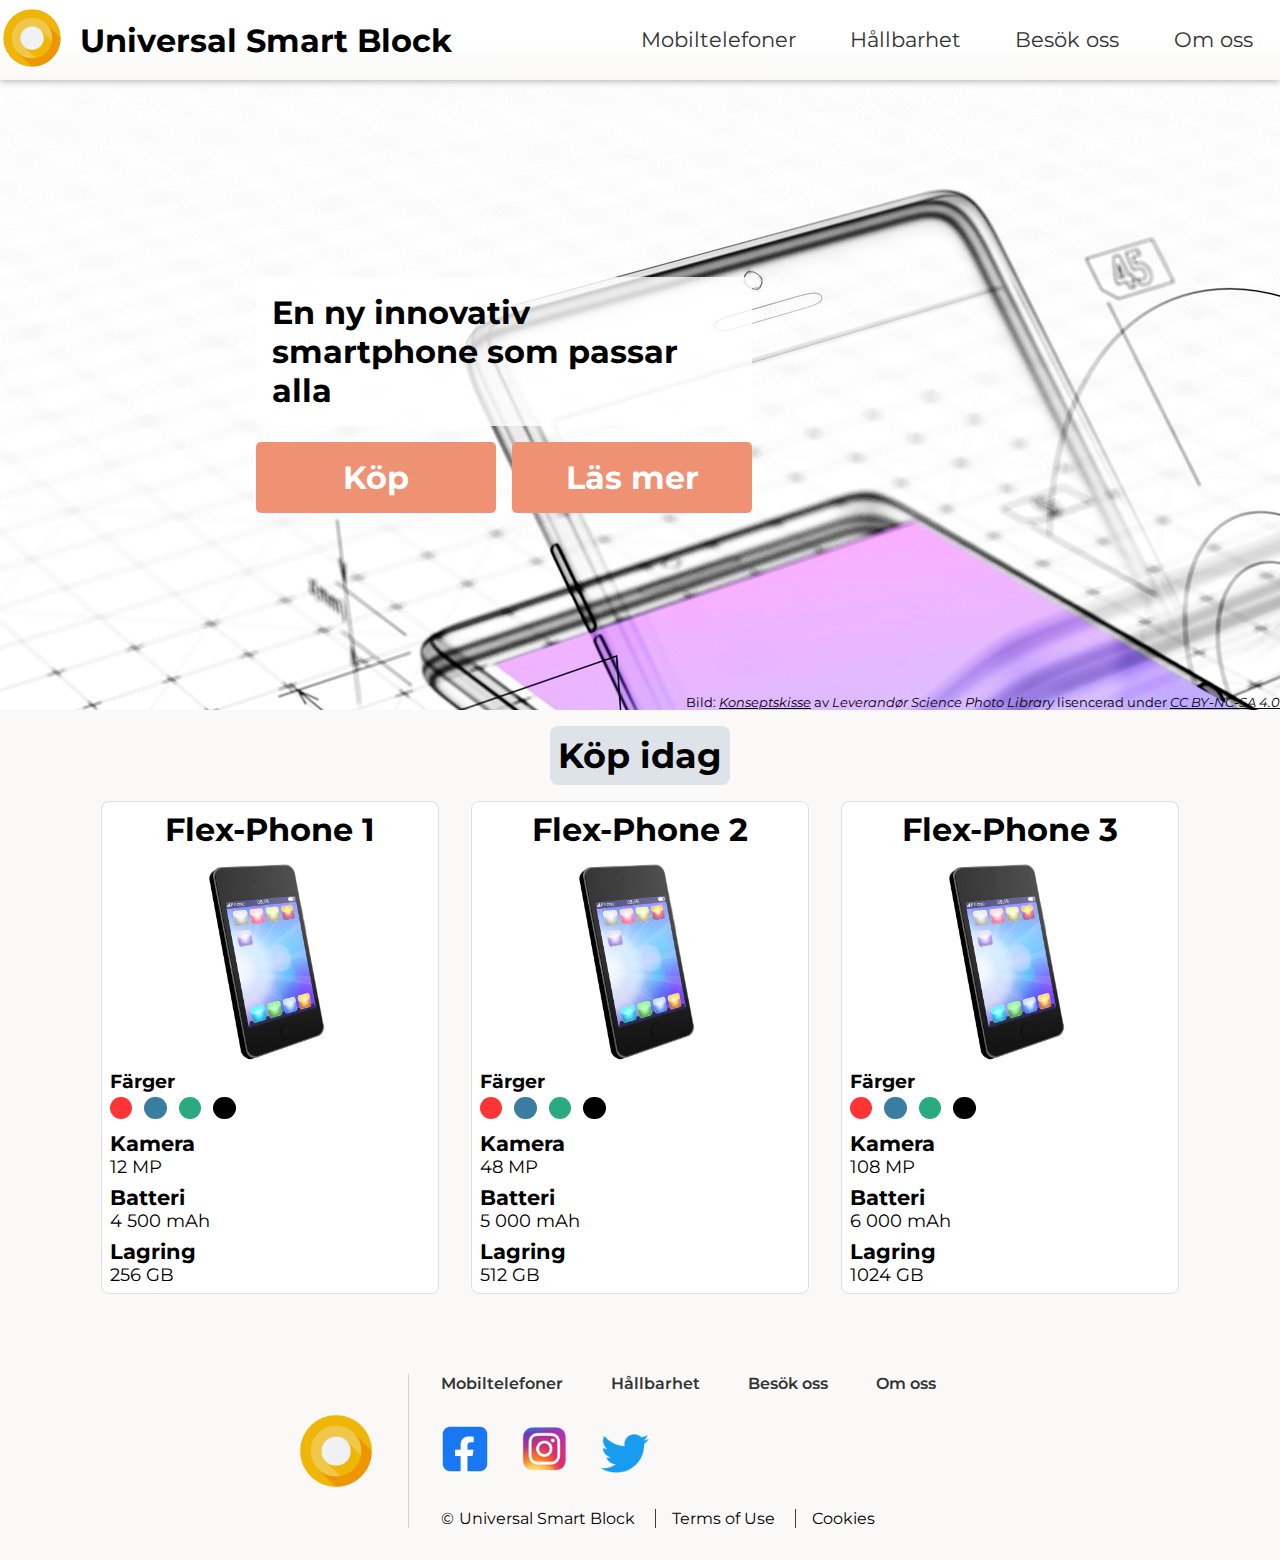
==== commit 2b6a8b17: "Skapa en simpel parallax i introductionen, fin slipade buy sidan" ====
--- a/index.html
+++ b/index.html
@@ -17,7 +17,7 @@
             <h1 id="nav-title">Universal Smart Block</h1>
         </div>
         <div class="navlinks">
-            <a href="#">Mobiltelefoner</a><a href="hallbarhet.html">Hållbarhet</a><a href="visit.html">Besök oss</a><a href="about.html">Om oss</a>
+            <a href="buy.html">Mobiltelefoner</a><a href="hallbarhet.html">Hållbarhet</a><a href="visit.html">Besök oss</a><a href="about.html">Om oss</a>
         </div>
         <div class="navlinks navlinks-mobile">
             <a href="#">Mobiltelefoner</a><a href="#footer">Mer</a>
@@ -141,5 +141,6 @@
         </div>
     </footer>
     <script src="js/header-control.js"></script>
+    <script src="js/index-control.js"></script>
 </body>
 </html>--- a/style.css
+++ b/style.css
@@ -1,3 +1,6 @@
+/** NOTE TO SELF
+*TODO: Byt ut "javascipt" queryn mot en med ::after där content ändras i median */
+
 @import url('https://fonts.googleapis.com/css2?family=Montserrat&family=Source+Serif+Pro&display=swap');
 
 /* Fonts
@@ -5,6 +8,8 @@
 * font-family: 'Source Serif Pro', serif;
 */
 
+
+/* Generell kod */
 *{
     margin: 0;
     padding: 0;
@@ -12,8 +17,6 @@
     font-family: 'Montserrat', sans-serif;
 }
 
-/* Generell kod */
-
 html{
     scroll-behavior: smooth;
 }
@@ -47,6 +50,20 @@
 
 button{
     cursor: pointer;
+}
+
+.img-credits a{
+    color: rgb(255, 255, 255);
+}
+
+/* Scroll-bar */
+::-webkit-scrollbar{
+    width: 10px;
+    background: rgb(204, 204, 204);
+}
+
+::-webkit-scrollbar-thumb{
+    background: rgb(104, 104, 104);
 }
 
 /*! Fundera över header fonten */
@@ -111,8 +128,6 @@
 /* Introduktion */
 .introduction{
     background-image: url(img/smartphone-conceptdrawing.jpg);
-    background-position: center;
-    background-attachment: fixed;
 
     display: flex;
     align-items: center;
@@ -165,6 +180,12 @@
     position: absolute;
     bottom: 0;
     right: 0;
+
+    font-size: 0.8rem;
+}
+
+.introduction .img-credits a{
+    color: #000;
 }
 
 /* Phone index */
@@ -252,87 +273,237 @@
 }
 
 /* Hållbarhet */
-.hallbarhet-main{
-    display: flex;
-
-    max-width: 75rem;
+.hall-intro{
+    display: flex;
+    justify-content: center;
+    align-items: center;
+    
+    margin-top: 3rem;
+}
+
+.hall-intro > :first-child{
+    display: flex;
+    justify-content: space-evenly;
+    align-items: center;
+    position: relative;
+    
+    background-image: url(img/enviorment/man-in-sky.jpg);
+    background-position: left;
+    background-size: 150%;
+    background-position-x: 0;
+    
+    width: 60rem;
+    height: 30rem;
+    border-radius: 2rem;
+    color: #fff;
+}
+
+.hall-intro h5{
+    font-size: 1.4rem;
+}
+
+.hall-intro .stand-for{
+    font-size: 3rem;
+    font-weight: 700;
+
+    max-width: 25rem;
+}
+
+.hall-intro .button-container{
+    margin-top: 1rem;
+}
+
+.hall-intro .button-container button{
+    border: solid 1px rgba(211, 211, 211, 0.342);
+    background: var(--secondary-color);
+    padding: 1rem;
+    border-radius: var(--base-border-rad);
+    color: var(--main-text-color-light);
+    width: 10rem;
+    font-weight: 700;
+    font-size: 1.5rem;
+
+    transition: background 0.1s linear;
+}
+
+.hall-intro .button-container button:hover{
+    background: #fdbca7;
+}
+
+.hall-intro .img-credits{
+    position: absolute;
+    top: 1rem;
+    left: 1rem;
+
+    font-size: 0.8rem;
+    max-width: 15rem;
+}
+
+.hall-header{
+    display: flex;
+    justify-content: center;
+    align-items: center;
+
+    margin-top: 2rem;
+}
+
+.hall-header h1{
+    font-size: 3rem;
+    border-bottom: 1px solid rgb(168, 168, 168);
+    text-align: center;
+    padding-bottom: 0.5rem;
+
+    flex: 0 1 60rem;
+}
+
+.hall-how{
+    display: flex;
+    justify-content: space-between;
+    
+    max-width: 80rem;
+    margin: auto;
+}
+
+.hall-how > *{
+    background-image: url(img/enviorment/amazon.jpg);
+    background-position: center;
+    background-size: cover;
+    
+    margin: 2rem;
+    padding: 1rem;
+    border-radius: 1rem;
+    height: 20rem;
+}
+
+.hall-how > :nth-child(2){
+    background-image: url(img/enviorment/deforest.jpg);
+}
+
+.hall-how > * > :first-child{
+    height: 100%;
+    padding: 1rem;
+    border-radius: 1rem;
+    background: rgba(255, 255, 255, 0.153);
+
+    transition: background 0.1s linear;
+}
+
+.hall-how > * > :first-child:hover{
+    background: rgba(255, 255, 255, 0.8);
+}
+
+/* Buy */
+.buy-main{
+    display: flex;
+    
+    max-width: 65rem;
     margin: auto;
     margin-top: 2rem;
-    margin-bottom: 2rem;
+}
+
+.buy-aside{
+    width: 20rem;
+    background: #fff;
+    margin-right: 1rem;
+    margin-top: 1rem;
+    padding: 2rem;
+    border-radius: var(--base-border-rad);
+}
+
+.buy-aside article{
+    margin-bottom: 1.5rem;
+    padding-bottom: 0.75rem;
+    border-bottom: 1px solid #000;
+}
+
+.buy-aside article > *{
+    margin-bottom: 0.5rem;
+}
+
+.buy-aside article > * > input{
+    margin-right: 0.7rem;
+    height: 1rem;
+    width: 1rem;
+}
+
+.buy-aside article > * > label{
     font-size: 1.2rem;
 }
 
-.hallbarhet-main .main-content .tree-n-text{
-    display: flex;
-    align-items: center;
-}
-.hallbarhet-main .tree-n-text > :first-child{
+.buy-main > :nth-child(2){
+    display: flex;
+    flex-wrap: wrap;
+    justify-content: center;
     flex: 1 1;
 }
-.hallbarhet-main .tree-n-text .img-container{
-    max-width: 20rem;
-}
-
-.hallbarhet-main aside{
-    flex: 0 0 20rem;
-}
-
-.hallbarhet-main aside > *{
+
+.buy-main .phone{
+    background: #fff;
+    border-radius: var(--base-border-rad);
+    padding: 1rem;
+    max-width:  20rem;
+    margin: 1rem;
+}
+
+.buy-main .phone h2{
+    font-size: 1.3rem;
+}
+
+.buy-main .phone .colors div{
+    display: inline-block;
+    
     margin: 0.5rem 0;
-    padding: 1rem;
+    margin-right: 0.5rem;
+    width: 1.2rem;
+    height: 1.2rem;
+    background: #000;
+    border-radius: 50%;
+    cursor: pointer;
+}
+
+.buy-main .phone .colors > :nth-child(1){
+    background: violet;
+}
+
+.buy-main .phone .colors > :nth-child(2){
+    background: yellowgreen;
+}
+
+.buy-main .phone .colors > :nth-child(3){
+    background: rgb(10, 26, 250);
+}
+
+.buy-main .phone .price{
+    margin: 1rem 0;
+    font-size: 1.5rem;
+    font-weight: 700;
+    font-style: italic;
+}
+
+.buy-main .phone .buttons{
+    display: flex;
+    flex-direction: column;
+    align-items: center;
+    justify-content: center;
+
+    margin-top: 1rem;
+}
+
+.buy-main .phone .buttons button{
+    width: 100%;
+    margin-top: 1rem;
+    padding: 0.5rem;
+    border: none;
+    background: var(--secondary-color);
+    color: #fff;
+    border-radius: var(--base-border-rad);
+    font-size: 1.3rem;
 
     transition: background 0.1s linear;
 }
 
-.hallbarhet-main aside > *:hover{
-    background: rgb(216, 216, 216);
-}
-
-.hallbarhet-main .main-content{
-    display: flex;
-    flex-direction: column;
-    flex: 1 1;
-    
-    padding-left: 1rem;
-}
-
-.hallbarhet-main .main-content article h1{
-    font-size: 1.6rem;
-    margin-top: 1rem;
-}
-
-.hallbarhet-main .main-content > :first-child{
-    display: flex;
-    align-items: center;
-
-    margin-top: 2rem;
-
-    height: 6rem;
-    order: 2;
-}
-
-
-.hallbarhet-main .main-content > :nth-child(2){
-    flex: 1 1;
-
-}
-
-.hallbarhet-main .main-content > :first-child > :first-child{
-    max-width: 10rem;
-    text-align: center;
-}
-
-.hallbarhet-main .main-content > :first-child p{
-    flex: 1 1;
-
-    padding-left: 1rem;
-    margin-left: 1rem;
-    border-left: 1px solid black;
-}
-
-
-.hallbarhet-main .main-content > :nth-child(2) p{
-    margin-bottom: 1rem;
+.buy-main .phone .buttons button:hover{
+    background: #fdbca7;
 }
 
 /* About */
@@ -401,7 +572,8 @@
 
 .ads .ad{
     display: flex;
-    height: 20rem;
+    height: 22rem;
+    margin-top: 2rem;
 }
 
 .ads .ad .right{
@@ -411,16 +583,17 @@
     
     display: flex;
     flex-direction: column;
+    justify-content: space-between;
 }
 
 .ads .ad > :first-child{
-    width: 24rem;
+    max-width: 24rem;
     height: inherit;
 }
 
 .ads .ad > :first-child img{
     object-fit: cover;
-    width: inherit;
+    max-width: inherit;
     height: inherit;
 }
 
@@ -431,6 +604,37 @@
 
 .ad .right .top > :first-child{
     width: 2rem;
+    margin-right: 0.7rem;
+}
+
+.ad .right .top .info > :first-child{
+    font-style: italic;
+}
+
+.ad .right .top .info > :nth-child(2){
+    font-size: 0.8rem;
+}
+
+.ad .right .main{
+    margin-top: 0.5rem;
+}
+
+.ad .right .main p{
+    margin-top: 0.5rem;
+}
+
+.ad .bottom{
+    padding-top: 1.5rem;
+    margin-top: 1rem;
+    border-top: 1px solid rgb(192, 192, 192);
+}
+
+.ad .bottom span{
+    font-size: 0.9rem;
+}
+
+.ad .bottom > :nth-child(2){
+    margin: 0 1rem;
 }
 
 /* Footer */
@@ -497,6 +701,26 @@
     .topnav .navlinks.navlinks > *{
         padding: 0;
         margin-right: 1.5rem;
+    }
+
+    .ads .ad{
+        height: 27rem;
+    }
+
+    .hall-intro{
+        margin-top: 0;
+    }
+
+    .hall-intro > :first-child{
+        border-radius: 0;  
+    }
+
+    .hall-how{
+        flex-direction: column;
+    }
+
+    .hall-how > * > :first-child{
+        background: rgba(255, 255, 255, 0.8);
     }
 }
 
@@ -532,6 +756,7 @@
     /* Intro */
     .introduction{
         justify-content: center;
+        background-position: center;
     }
     
     .introduction .prompt{
@@ -546,6 +771,13 @@
     
     .introduction .buttons button{
         margin-top: 1rem;
+    }
+
+    /* Hållbarhet */
+    .hall-intro > :first-child{
+        background-size: 100%;
+        background-position: center;
+        background-size: cover;
     }
     
     /* About */
@@ -556,6 +788,27 @@
     
     .main-about section .about.about{
         order: 12;
+    }
+
+    /* Visit */    
+    .ads .ad{
+        margin-bottom: 20rem;
+        flex-direction: column;
+        align-items: center;
+        background: white;
+    }
+    
+    .ads .ad .right{
+        padding: 1rem;
+    }
+    
+    .ad .right .top > :first-child{
+        margin-right: 0;
+    }
+
+    /* Buy */
+    .buy-aside{
+        display: none;
     }
     
     /* Footer */
@@ -615,4 +868,27 @@
     .topnav > :first-child h1{
         display: none;
     }
+
+    .hall-intro > :first-child{
+        justify-content: center;
+        align-items: center;
+    }
+
+    .hall-intro > :first-child > :first-child{
+        display: flex;
+        flex-direction: column;
+        align-items: center;
+    }
+
+    .hall-intro > :first-child > :first-child .stand-for{
+        text-align: center;
+    }
+
+    .hall-intro .diss{
+        display: none;
+    }
+
+    .hall-how > *{
+        height: 27rem;
+    }
 }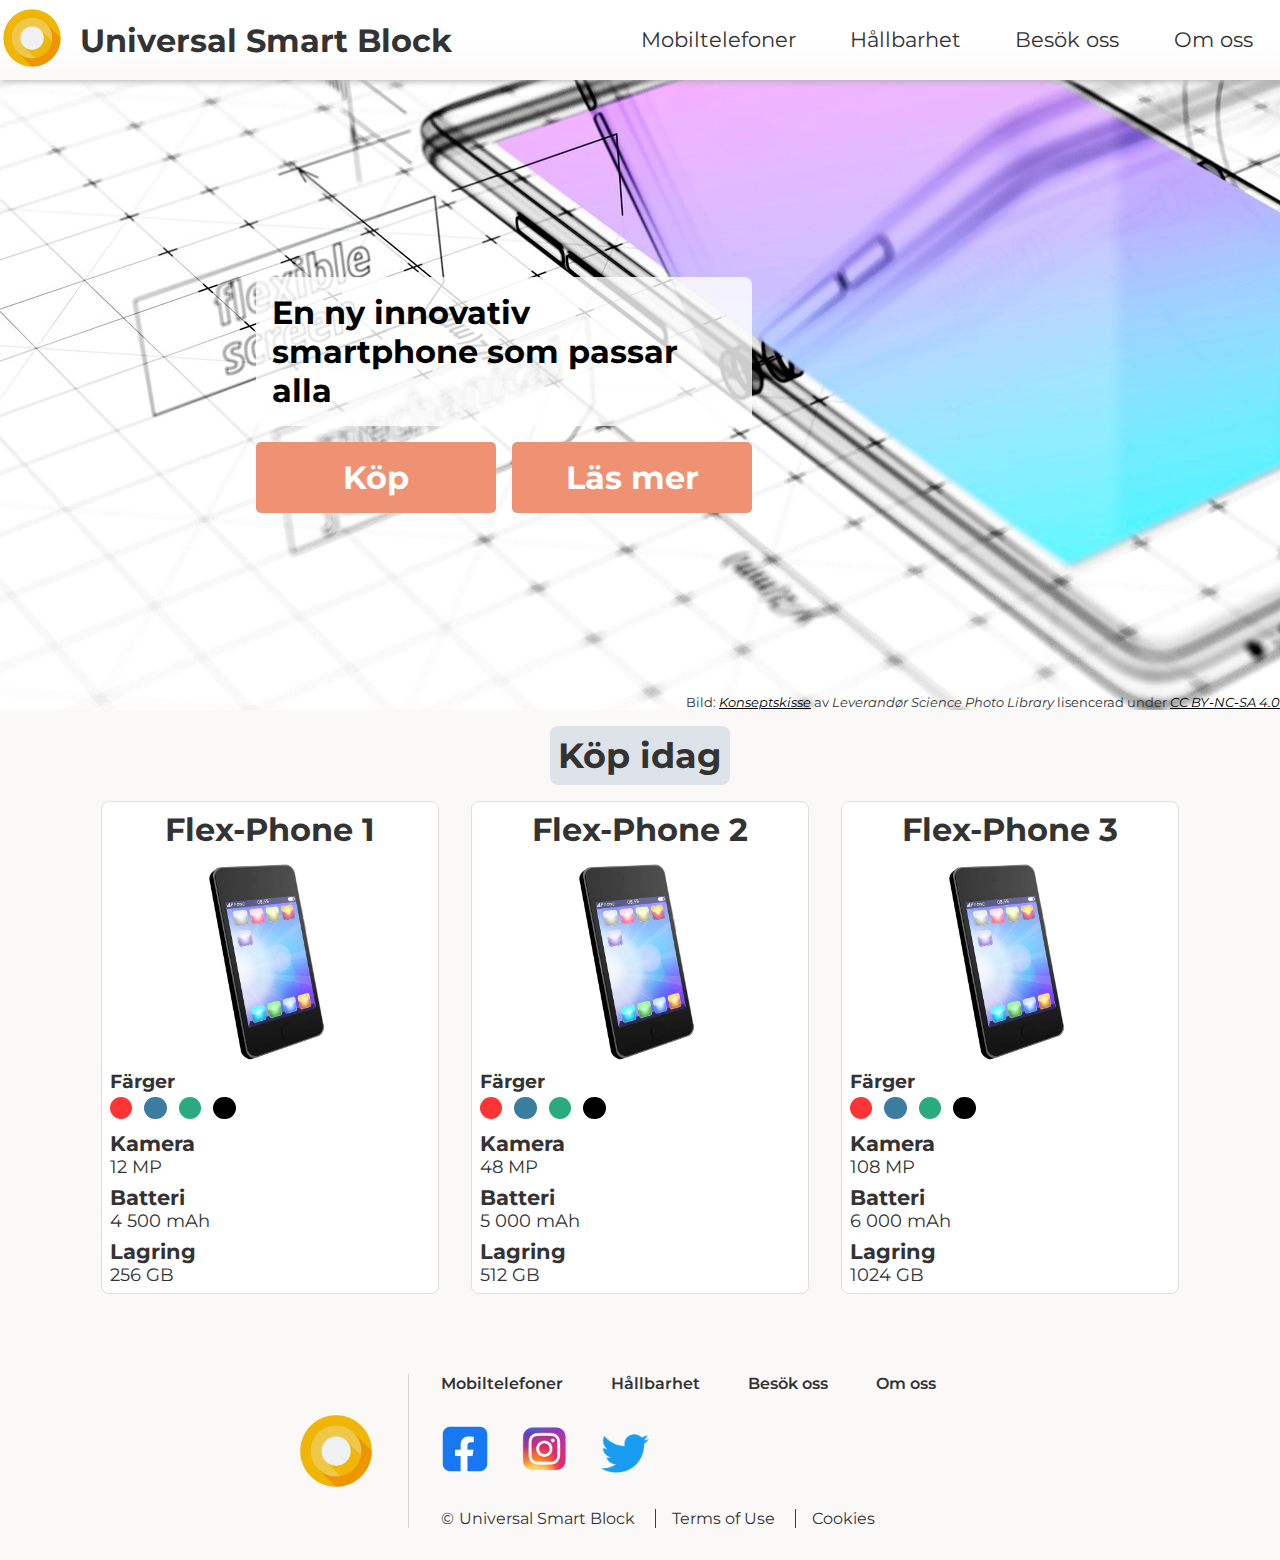
==== commit 0e2e03a2: "Antaglien den sista fin putsningen" ====
--- a/index.html
+++ b/index.html
@@ -20,7 +20,7 @@
             <a href="buy.html">Mobiltelefoner</a><a href="hallbarhet.html">Hållbarhet</a><a href="visit.html">Besök oss</a><a href="about.html">Om oss</a>
         </div>
         <div class="navlinks navlinks-mobile">
-            <a href="#">Mobiltelefoner</a><a href="#footer">Mer</a>
+            <a href="buy.html">Mobiltelefoner</a><a href="#footer">Mer</a>
         </div>
     </nav>
 
@@ -127,7 +127,7 @@
             </div>
             <div class="info">
                 <div class="top">
-                    <a href="#">Mobiltelefoner</a><a href="hallbarhet.html">Hållbarhet</a><a href="#">Besök oss</a><a href="#">Om oss</a>
+                    <a href="buy.html">Mobiltelefoner</a><a href="hallbarhet.html">Hållbarhet</a><a href="visit.html">Besök oss</a><a href="about.html">Om oss</a>
                 </div>
                 <div class="social">
                     <img src="img/social/facebook.png" alt="Facebook"><img src="img/social/instagram.png" alt="Instagram"><img src="img/social/twitter.png" alt="Twitter">
--- a/style.css
+++ b/style.css
@@ -15,6 +15,8 @@
     padding: 0;
     box-sizing: border-box;
     font-family: 'Montserrat', sans-serif;
+
+    color: var(--main-text-color);
 }
 
 html{
@@ -128,6 +130,7 @@
 /* Introduktion */
 .introduction{
     background-image: url(img/smartphone-conceptdrawing.jpg);
+    background-position-y: 60%;
 
     display: flex;
     align-items: center;
@@ -511,11 +514,16 @@
     display: flex;
     justify-content: center;
     align-items: center;
+
+    margin-bottom: 1rem;
 }
 
 .header-about h1{
     margin-top: 1rem;
     font-size: 3rem;
+    background: #fff;
+    padding: 1rem;
+    border-radius: var(--base-border-rad);
 }
 
 .main-about{
@@ -574,6 +582,7 @@
     display: flex;
     height: 22rem;
     margin-top: 2rem;
+    border-radius: var(--base-border-rad);
 }
 
 .ads .ad .right{
@@ -757,6 +766,7 @@
     .introduction{
         justify-content: center;
         background-position: center;
+        background-size: cover;
     }
     
     .introduction .prompt{
@@ -869,6 +879,12 @@
         display: none;
     }
 
+    .visit-main .ads .ad:not(.ad:first-child){
+        margin-top: 23rem;
+    }
+
+    .visit-main .ads >
+
     .hall-intro > :first-child{
         justify-content: center;
         align-items: center;
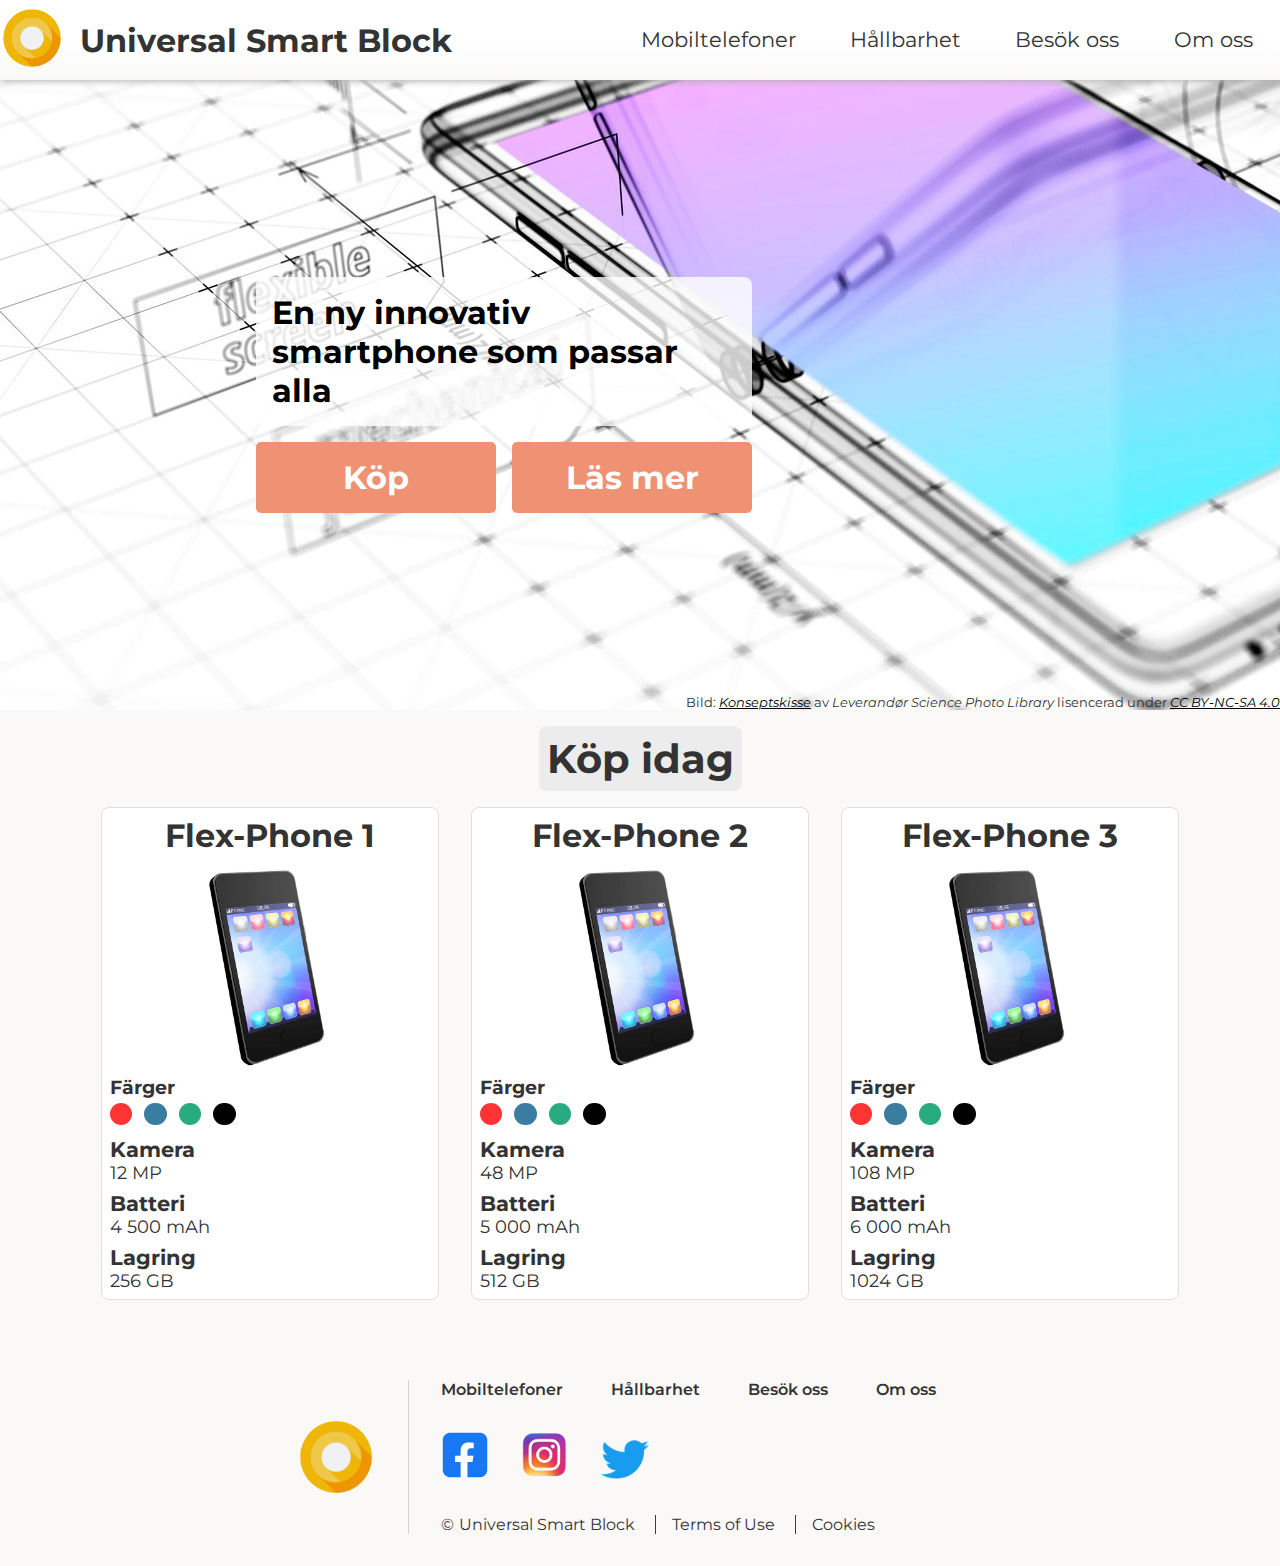
==== commit bd2d7c37: "Sista fin justeringen" ====
--- a/index.html
+++ b/index.html
@@ -30,7 +30,7 @@
                 En ny innovativ smartphone som passar alla
             </div>
             <div class="buttons">
-                <button>Köp</button>
+                <button id="intro-buy-phone">Köp</button>
                 <button>Läs mer</button>
             </div>
         </div>
--- a/style.css
+++ b/style.css
@@ -199,10 +199,10 @@
 }
 
 .phones-index-header h1{
-    font-size: 2.2rem;
+    font-size: 2.5rem;
     
     border-radius: 0.5rem;    
-    background: rgb(222, 227, 233);
+    background: rgb(236, 236, 236);
     padding: 0.5rem;
 }
 
@@ -298,16 +298,17 @@
     width: 60rem;
     height: 30rem;
     border-radius: 2rem;
-    color: #fff;
 }
 
 .hall-intro h5{
     font-size: 1.4rem;
+    color: #fff;
 }
 
 .hall-intro .stand-for{
     font-size: 3rem;
     font-weight: 700;
+    color: #fff;
 
     max-width: 25rem;
 }
@@ -338,6 +339,7 @@
     top: 1rem;
     left: 1rem;
 
+    color: #fff;
     font-size: 0.8rem;
     max-width: 15rem;
 }
@@ -582,13 +584,13 @@
     display: flex;
     height: 22rem;
     margin-top: 2rem;
-    border-radius: var(--base-border-rad);
 }
 
 .ads .ad .right{
     flex: 1 1;
     padding: 2rem;
     background: white;
+    border-radius: 0 var(--base-border-rad) var(--base-border-rad) 0;
     
     display: flex;
     flex-direction: column;
@@ -604,6 +606,8 @@
     object-fit: cover;
     max-width: inherit;
     height: inherit;
+
+    border-radius: var(--base-border-rad) 0 0 var(--base-border-rad);
 }
 
 .ad .right .top{
@@ -730,6 +734,16 @@
 
     .hall-how > * > :first-child{
         background: rgba(255, 255, 255, 0.8);
+    }
+
+    /* About */
+    .main-about section{
+        flex-direction: column;
+        justify-content: center;
+    }
+    
+    .main-about section .about.about{
+        order: 12;
     }
 }
 
@@ -789,16 +803,6 @@
         background-position: center;
         background-size: cover;
     }
-    
-    /* About */
-    .main-about section{
-        flex-direction: column;
-        justify-content: center;
-    }
-    
-    .main-about section .about.about{
-        order: 12;
-    }
 
     /* Visit */    
     .ads .ad{
@@ -890,6 +894,11 @@
         align-items: center;
     }
 
+    .main-about section .about{
+        flex: 1 1;
+        padding: 1rem 0.5rem;
+    }
+
     .hall-intro > :first-child > :first-child{
         display: flex;
         flex-direction: column;
